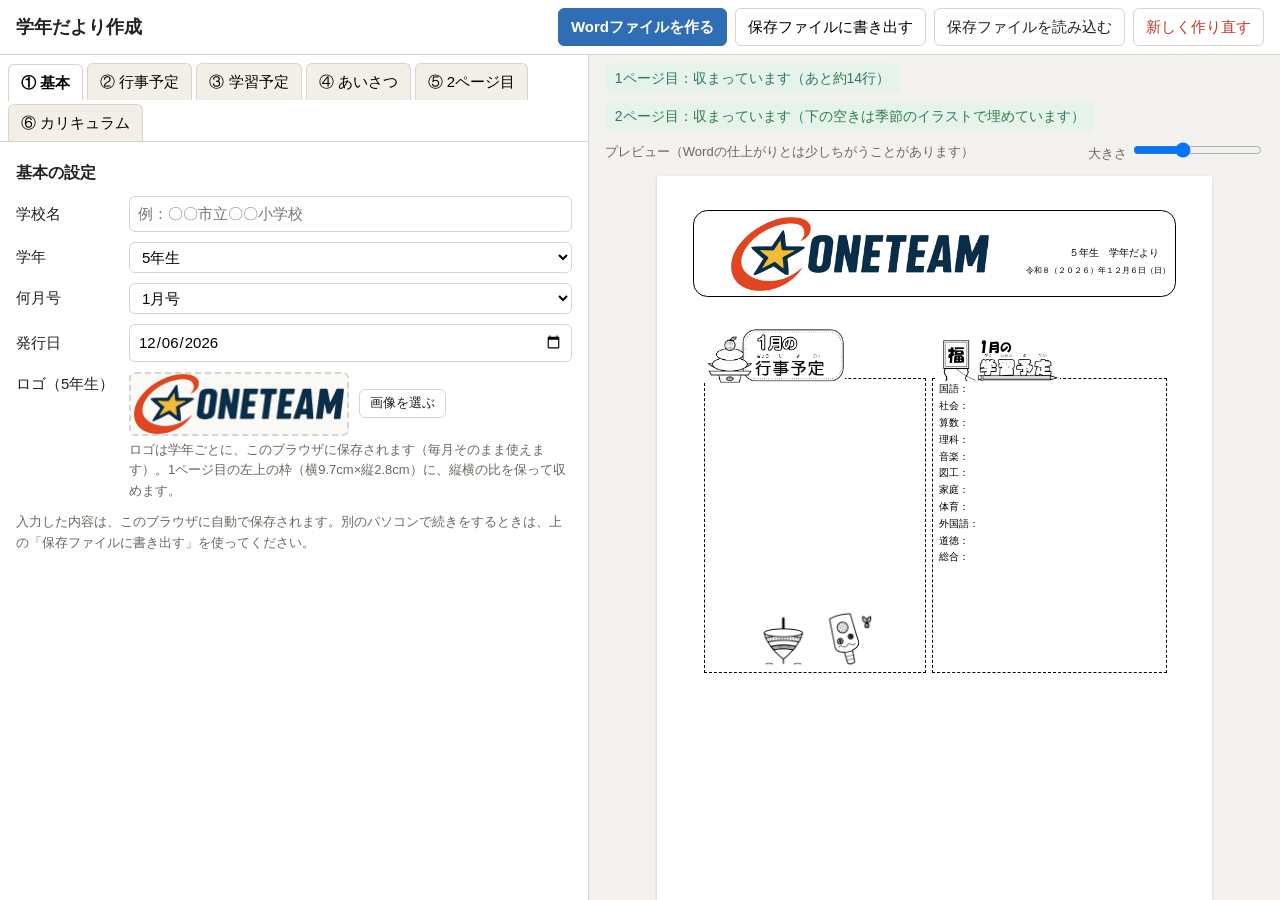
==== index.html @ 2aca1837 "学年だより作成アプリ 最初の公開版" ====
<!doctype html>
<html lang="ja">
<head>
<meta charset="utf-8">
<meta name="viewport" content="width=device-width, initial-scale=1">
<title>学年だより作成</title>
<link rel="stylesheet" href="style.css">
</head>
<body>
<header class="topbar">
  <h1>学年だより作成</h1>
  <div class="topbtns">
    <button id="btn-word" class="primary">Wordファイルを作る</button>
    <button id="btn-export">保存ファイルに書き出す</button>
    <label class="btn">保存ファイルを読み込む<input id="file-import" type="file" accept=".json,application/json" hidden></label>
    <button id="btn-reset" class="danger">新しく作り直す</button>
  </div>
</header>
<main class="layout">
  <section class="editor">
    <nav class="tabs" id="tabs"></nav>
    <div id="panel" class="panel"></div>
  </section>
  <section class="viewer">
    <div id="fit" class="fit"></div>
    <div class="zoombar">
      <span>プレビュー（Wordの仕上がりとは少しちがうことがあります）</span>
      <label>大きさ <input id="zoom" type="range" min="0.4" max="1.2" step="0.05" value="0.7"></label>
    </div>
    <div id="preview" class="preview"></div>
  </section>
</main>
<dialog id="precheck" class="precheck">
  <h2>Wordファイルを作る前の確認</h2>
  <p class="help">次のところを確かめてください。どれもお知らせです。直さなくても「このまま作る」でWordファイルを作れます。</p>
  <ol id="precheck-list"></ol>
  <div class="precheck-btns">
    <button id="precheck-back">戻って直す</button>
    <button id="precheck-go" class="primary">このまま作る</button>
  </div>
</dialog>
<div id="toast" class="toast" hidden></div>
<script type="module" src="app.js"></script>
</body>
</html>
---- style.css ----
:root {
  --bg: #f4f2ee; --panel: #fff; --line: #d9d4cb; --text: #222; --muted: #6b665e;
  --accent: #2f6db5; --accent-weak: #e6eef8; --ok: #2e7d4f; --ok-weak: #e5f3ea; --ng: #c0392b; --ng-weak: #fbe9e7; --warn: #a86400; --warn-weak: #fff4e0;
}
* { box-sizing: border-box; }
html, body { margin: 0; height: 100%; }
body { background: var(--bg); color: var(--text); font: 15px/1.6 "Meiryo", "Yu Gothic UI", sans-serif; display: flex; flex-direction: column; }
button, .btn { font: inherit; border: 1px solid var(--line); background: #fff; border-radius: 6px; padding: 6px 12px; cursor: pointer; display: inline-block; }
button:hover, .btn:hover { background: #f7f5f1; }
button.primary { background: var(--accent); border-color: var(--accent); color: #fff; font-weight: bold; }
button.primary:hover { filter: brightness(1.08); }
button.danger { color: var(--ng); }
button.small { padding: 2px 8px; font-size: 13px; }
input[type=text], input[type=number], input[type=date], select, textarea { font: inherit; border: 1px solid var(--line); border-radius: 6px; padding: 5px 8px; background: #fff; }
textarea { width: 100%; resize: vertical; }
.topbar { display: flex; align-items: center; justify-content: space-between; gap: 12px; padding: 8px 16px; background: #fff; border-bottom: 1px solid var(--line); flex-wrap: wrap; }
.topbar h1 { font-size: 18px; margin: 0; }
.topbtns { display: flex; gap: 8px; flex-wrap: wrap; }
.layout { flex: 1; display: grid; grid-template-columns: minmax(380px, 46%) 1fr; min-height: 0; }
.editor { display: flex; flex-direction: column; min-height: 0; border-right: 1px solid var(--line); background: var(--panel); }
.tabs { display: flex; flex-wrap: wrap; gap: 4px; padding: 8px 8px 0; border-bottom: 1px solid var(--line); }
.tabs button { border-radius: 6px 6px 0 0; border-bottom: none; background: #f2efe9; }
.tabs button.on { background: #fff; font-weight: bold; position: relative; top: 1px; }
.panel { flex: 1; overflow: auto; padding: 14px 16px 40px; }
.panel h2 { font-size: 16px; margin: 4px 0 10px; }
.help { color: var(--muted); font-size: 13px; margin: 4px 0 12px; }
.field { display: grid; grid-template-columns: 7em 1fr; align-items: center; gap: 8px; margin-bottom: 10px; }
.row-actions { display: flex; gap: 4px; }
.card { border: 1px solid var(--line); border-radius: 8px; padding: 10px; margin-bottom: 10px; background: #fff; }
.card-head { display: flex; gap: 8px; align-items: center; margin-bottom: 6px; }
.card-head input[type=text] { flex: 1; }
.notice { border-radius: 6px; padding: 8px 10px; margin: 8px 0; font-size: 14px; }
.notice.warn { background: var(--warn-weak); color: var(--warn); }
.notice.info { background: var(--accent-weak); }
/* 行事のチェック */
.day { border-top: 1px solid var(--line); padding: 6px 0; display: grid; grid-template-columns: 5.5em 1fr; gap: 8px; }
.day-label { font-weight: bold; padding-top: 4px; }
.item { display: grid; grid-template-columns: auto 1fr auto; gap: 6px; align-items: center; margin-bottom: 4px; }
.item input[type=text] { width: 100%; }
.item.off input[type=text] { color: #999; text-decoration: line-through; background: #f6f5f2; }
.item-note { grid-column: 2 / 4; font-size: 12px; color: var(--muted); margin-top: -2px; }
.item-warn { grid-column: 2 / 4; font-size: 12px; color: var(--warn); background: var(--warn-weak); border-radius: 4px; padding: 1px 6px; }
.adder { display: flex; gap: 6px; align-items: center; margin-top: 10px; flex-wrap: wrap; }
/* 写真 */
.photos { display: flex; flex-wrap: wrap; gap: 8px; margin-top: 8px; padding: 8px; border: 2px dashed transparent; border-radius: 8px; background: #faf9f6; }
.photos.drop-on { border-color: var(--accent); background: var(--accent-weak); }
.thumb { position: relative; width: 128px; border: 1px solid var(--line); border-radius: 6px; background: #fff; overflow: hidden; cursor: grab; }
.thumb img { display: block; width: 100%; height: 90px; object-fit: cover; background: #eee; }
.thumb.off img { opacity: .35; filter: grayscale(1); }
.thumb-num, .thumb-tag { position: absolute; top: 4px; left: 4px; background: rgba(0,0,0,.65); color: #fff; font-size: 12px; border-radius: 4px; padding: 0 6px; }
.thumb-tag { background: var(--ng); }
.thumb-btns { display: flex; justify-content: space-between; padding: 3px; gap: 2px; }
.thumb-btns button { padding: 0 6px; font-size: 12px; }
.add-photo { width: 128px; min-height: 118px; display: flex; flex-direction: column; justify-content: center; align-items: center; text-align: center; gap: 4px; border-style: dashed; }
.add-photo small { color: var(--muted); font-size: 11px; line-height: 1.4; }
.photo-opts { display: flex; gap: 14px; align-items: center; flex-wrap: wrap; margin-top: 8px; font-size: 14px; }
/* ロゴ・季節のイラスト（先生が取り込む画像） */
.ill-set { display: flex; gap: 10px; align-items: center; flex-wrap: wrap; }
.ill-box { position: relative; display: flex; align-items: center; justify-content: center; border: 2px dashed var(--line); border-radius: 6px; background: #faf9f6; overflow: hidden; }
.ill-box.drop-on { border-color: var(--accent); background: var(--accent-weak); }
.ill-box img { max-width: 100%; max-height: 100%; object-fit: contain; display: block; }
.ill-box img.gray { filter: grayscale(1); }
.ill-box span { color: var(--muted); font-size: 13px; }
.logo-box { width: 220px; height: 64px; }
.box-box { width: 220px; height: 82px; }
.builtin-pool { background: #f4f3ef; }
.builtin-pool .ill-thumb img { height: 64px; }
.ill-btns { display: flex; flex-direction: column; gap: 4px; align-items: flex-start; }
.ill-btns .btn.small { font-size: 13px; padding: 3px 10px; }
/* 季節のイラスト（月ごとに何枚でも） */
.ill-pool { display: flex; flex-wrap: wrap; gap: 8px; padding: 8px; border: 2px dashed transparent; border-radius: 8px; background: #faf9f6; }
.ill-pool.drop-on { border-color: var(--accent); background: var(--accent-weak); }
.ill-thumb { position: relative; width: 128px; border: 1px solid var(--line); border-radius: 6px; background: #fff; overflow: hidden; }
.ill-thumb img { display: block; width: 100%; height: 84px; object-fit: contain; background: #fff; }
.ill-thumb img.gray { filter: grayscale(1); }
.ill-where { display: block; font-size: 11px; line-height: 1.35; padding: 2px 5px 3px; color: var(--muted); border-top: 1px solid var(--line); min-height: 2.7em; }
.ill-thumb.builtin { opacity: .8; }
.ill-thumb .thumb-num { z-index: 1; }
.ill-x { position: absolute; top: 3px; right: 3px; padding: 0 6px !important; background: rgba(255,255,255,.9); }
.ill-add { min-height: 110px; }
.ill-pool.mini .ill-thumb { width: 84px; }
.ill-pool.mini .ill-thumb img { height: 56px; }
.ill-pool.mini .ill-add { width: 84px; min-height: 58px; font-size: 13px; }
.season-months { display: flex; flex-direction: column; gap: 8px; margin-top: 8px; }
.season-month { display: grid; grid-template-columns: 3em 1fr; align-items: start; gap: 6px; }
.season-month > b { padding-top: 10px; }
/* AIで文章を作る */
.ai-box { margin: 8px 0; border: 1px solid var(--line); border-radius: 8px; background: #fbfaf7; padding: 0 10px; }
.ai-box[open] { padding-bottom: 10px; }
.ai-box > summary { margin: 0; padding: 8px 0; font-weight: bold; }
.ai-label { display: block; font-size: 13px; margin: 4px 0 2px; color: var(--muted); }
.ai-row { display: flex; gap: 14px; flex-wrap: wrap; align-items: center; margin: 6px 0; font-size: 14px; }
.ai-steps { margin: 8px 0 0; padding-left: 1.4em; display: flex; flex-direction: column; gap: 8px; font-size: 14px; }
.ai-steps textarea { margin-top: 4px; }
.ai-prompt { font-size: 12px; background: #fff; color: #333; }
/* カリキュラムの1年分の一覧 */
.cur-table-wrap { overflow-x: auto; margin-top: 8px; border: 1px solid var(--line); border-radius: 6px; background: #fff; }
.cur-table { border-collapse: collapse; font-size: 11px; line-height: 1.4; }
.cur-table th, .cur-table td { border: 1px solid var(--line); padding: 3px 5px; vertical-align: top; min-width: 7em; text-align: left; }
.cur-table th:first-child { min-width: 3.5em; position: sticky; left: 0; background: #faf9f6; }
.cur-table tr:first-child th { background: #faf9f6; }
details summary { cursor: pointer; margin-top: 8px; font-size: 14px; color: var(--accent); }
/* プレビュー */
.viewer { display: flex; flex-direction: column; min-height: 0; }
.fit { padding: 8px 16px; display: flex; gap: 8px; flex-wrap: wrap; }
.fit .badge { border-radius: 6px; padding: 4px 10px; font-size: 14px; }
.badge.ok { background: var(--ok-weak); color: var(--ok); }
.badge.ng { background: var(--ng-weak); color: var(--ng); font-weight: bold; }
.zoombar { display: flex; justify-content: space-between; align-items: center; padding: 0 16px 6px; color: var(--muted); font-size: 13px; gap: 8px; flex-wrap: wrap; }
.preview { flex: 1; overflow: auto; padding: 8px 16px 40px; }
.preview .page { width: 21cm; height: 29.7cm; background: #fff; margin: 0 auto 16px; box-shadow: 0 1px 4px rgba(0,0,0,.18); position: relative; overflow: hidden;
  font-family: "HG丸ｺﾞｼｯｸM-PRO", "HGMaruGothicMPRO", "Meiryo", sans-serif; font-size: 10.5pt; line-height: 0.635cm; color: #000; }
.preview .page::after { content: ""; position: absolute; left: 0; right: 0; bottom: 1.27cm; border-top: 1px dashed rgba(192,57,43,.45); pointer-events: none; }
.preview .body { position: absolute; left: 1.27cm; right: 1.27cm; top: 1.27cm; }
.preview p { margin: 0; min-height: 0.635cm; text-align: justify; }
.preview .indent { text-indent: 1em; }
.preview .abs { position: absolute; }
.preview .p-header, .preview .p-heads { position: relative; }
.preview .p-hbox { position: absolute; border: 1px solid #000; border-radius: 0.55cm; }
.preview .p-htext { text-align: right; padding: 0.02cm 0.2cm 0 0; line-height: 0.635cm; }
.preview .p-boxes { display: flex; }
.preview .p-box { border: 1.3px dashed #000; display: flex; flex-direction: column; }
.preview .p-box p { text-align: left; white-space: normal; }
.preview .grow { flex: 1; }
.preview .p-ill { text-align: center; line-height: 0; padding-bottom: 0.1cm; }
.preview .p-title { position: relative; margin: 0; font: bold 18pt/1.27cm "HGP創英角ﾎﾟｯﾌﾟ体", "HGPSoeiKakupoptai", sans-serif; }
.preview .p-photos { padding-top: 0.14cm; }
.preview .p-photo-row { display: flex; justify-content: center; align-items: center; gap: 0.35cm; margin-bottom: 0.21cm; }
.preview .p-photo-row img.photo { filter: grayscale(1); }
.preview .p-end { text-align: right; padding-right: 0.5cm; line-height: 0; }
.preview .p-empty { color: #999; }
.toast { position: fixed; left: 50%; bottom: 24px; transform: translateX(-50%); background: #333; color: #fff; padding: 10px 18px; border-radius: 8px; z-index: 10; max-width: 90vw; }
@media (max-width: 900px) { .layout { grid-template-columns: 1fr; } .editor { border-right: none; } }
/* 発行前の確認 */
.precheck { border: 1px solid var(--line); border-radius: 10px; padding: 18px 22px; max-width: 640px; width: calc(100% - 32px); }
.precheck::backdrop { background: rgba(0,0,0,.35); }
.precheck h2 { font-size: 17px; margin: 0 0 6px; }
.precheck ol { padding-left: 1.4em; margin: 8px 0 14px; max-height: 55vh; overflow: auto; }
.precheck li { margin-bottom: 10px; }
.precheck li b { color: var(--warn); }
.precheck li .detail { color: var(--muted); font-size: 13px; }
.precheck-btns { display: flex; justify-content: flex-end; gap: 8px; }
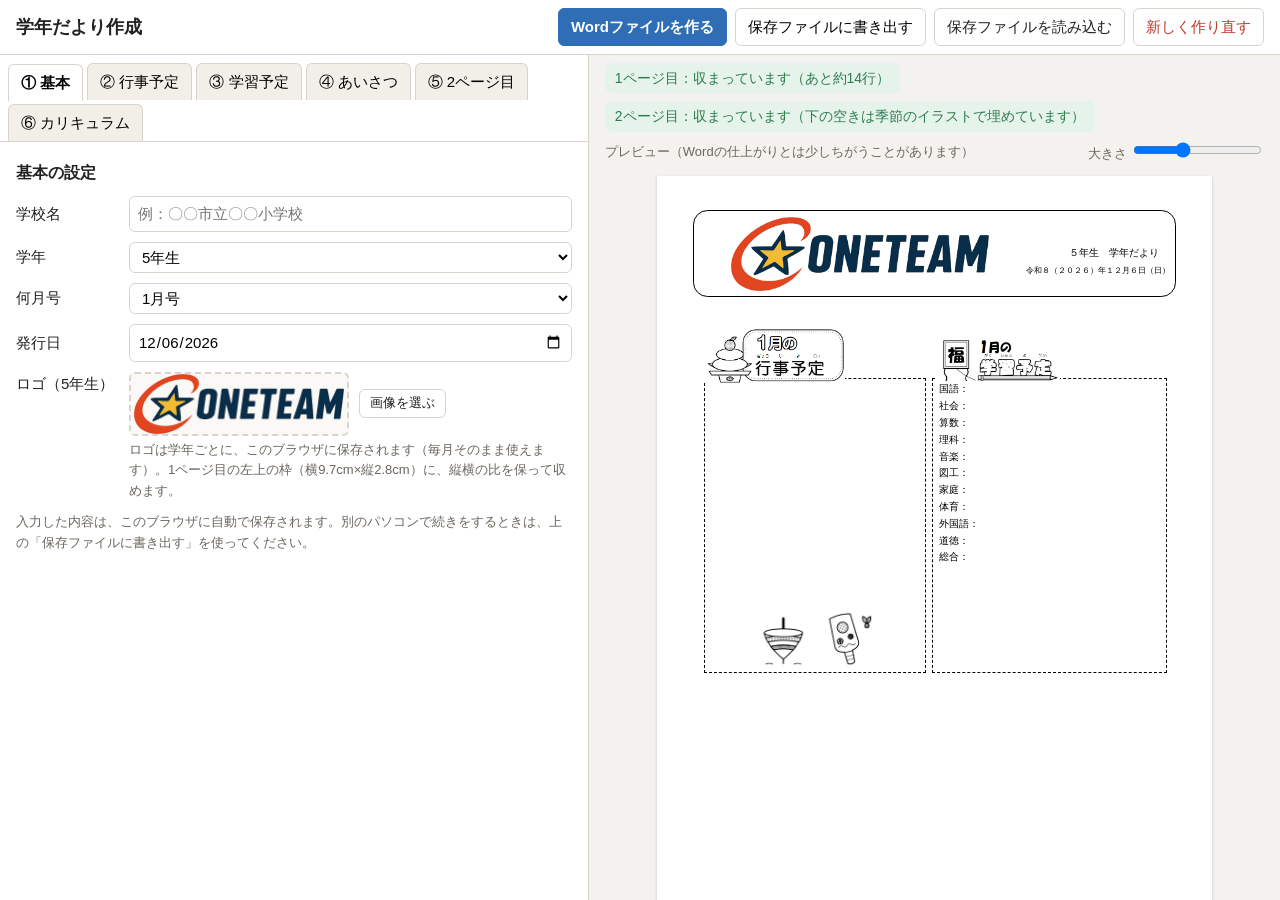
==== commit 29ad01ee: "検索エンジンに載らないよう noindex を入れる Co-Authored-By: Claude Opus 5.5 <noreply@anthropic.com>" ====
--- a/index.html
+++ b/index.html
@@ -3,6 +3,7 @@
 <head>
 <meta charset="utf-8">
 <meta name="viewport" content="width=device-width, initial-scale=1">
+<meta name="robots" content="noindex, nofollow">
 <title>学年だより作成</title>
 <link rel="stylesheet" href="style.css">
 </head>
--- a/style.css
+++ b/style.css
@@ -106,6 +106,7 @@
 .fit .badge { border-radius: 6px; padding: 4px 10px; font-size: 14px; }
 .badge.ok { background: var(--ok-weak); color: var(--ok); }
 .badge.ng { background: var(--ng-weak); color: var(--ng); font-weight: bold; }
+.badge.info { background: #eaf1fb; color: #1d4f91; }
 .zoombar { display: flex; justify-content: space-between; align-items: center; padding: 0 16px 6px; color: var(--muted); font-size: 13px; gap: 8px; flex-wrap: wrap; }
 .preview { flex: 1; overflow: auto; padding: 8px 16px 40px; }
 .preview .page { width: 21cm; height: 29.7cm; background: #fff; margin: 0 auto 16px; box-shadow: 0 1px 4px rgba(0,0,0,.18); position: relative; overflow: hidden;
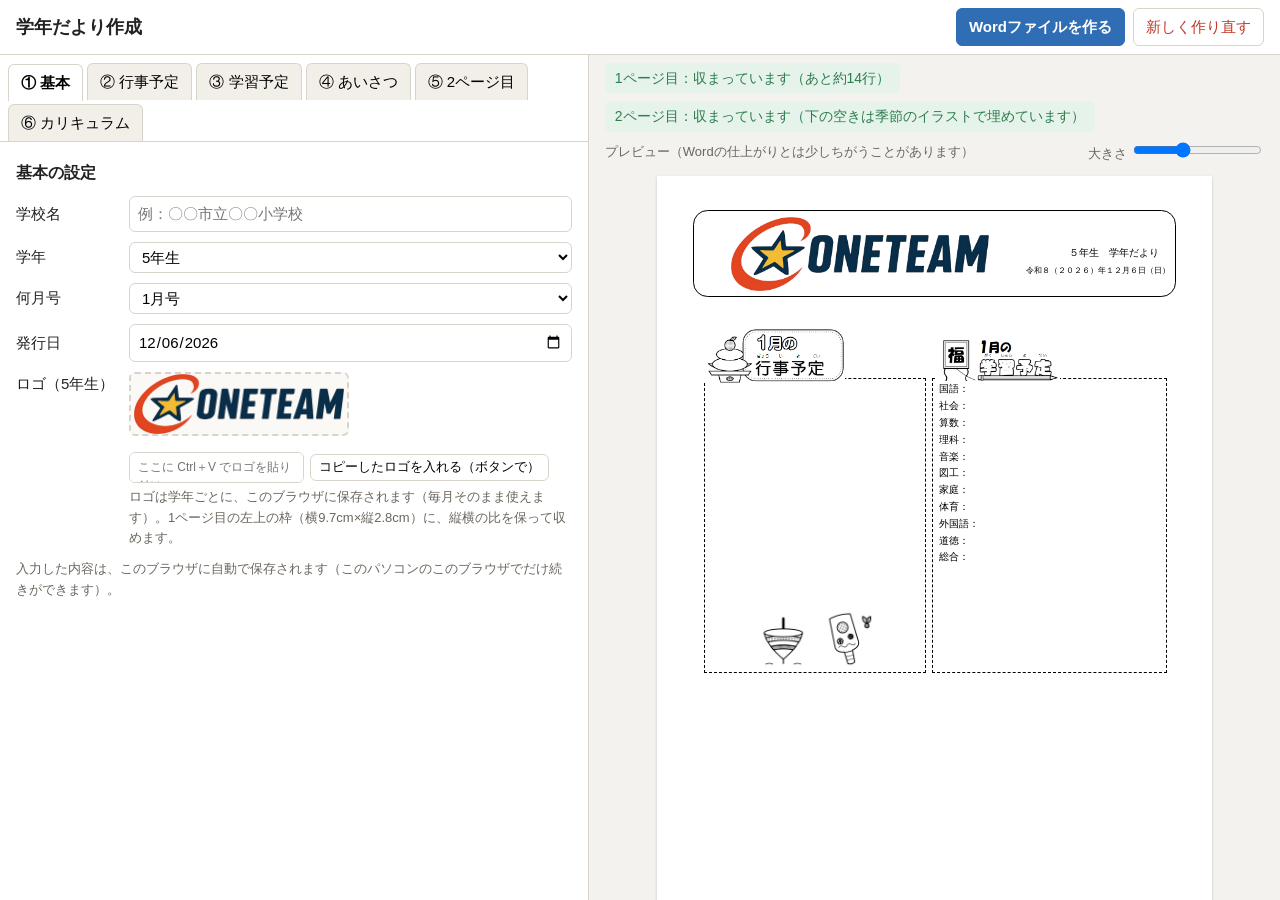
==== commit 69ec2615: "学年だよりの保存ファイル（書き出し・読み込み）を外す（カスタネット 1.08） 別のパソコンで作業しないため。  Co-Authored-By: Claude Opus 5.5 <noreply@an" ====
--- a/index.html
+++ b/index.html
@@ -2,6 +2,8 @@
 <html lang="ja">
 <head>
 <meta charset="utf-8">
+<!-- 通信の制限：このページの素材と、Googleスプレッドシートの読み込み以外には接続できないようにする -->
+<meta http-equiv="Content-Security-Policy" content="default-src 'none'; script-src 'self'; worker-src blob:; style-src 'self' 'unsafe-inline'; img-src 'self' blob:; font-src 'self'; connect-src 'self' https://docs.google.com https://*.googleusercontent.com; base-uri 'none'; form-action 'none'; object-src 'none'">
 <meta name="viewport" content="width=device-width, initial-scale=1">
 <meta name="robots" content="noindex, nofollow">
 <title>学年だより作成</title>
@@ -12,8 +14,6 @@
   <h1>学年だより作成</h1>
   <div class="topbtns">
     <button id="btn-word" class="primary">Wordファイルを作る</button>
-    <button id="btn-export">保存ファイルに書き出す</button>
-    <label class="btn">保存ファイルを読み込む<input id="file-import" type="file" accept=".json,application/json" hidden></label>
     <button id="btn-reset" class="danger">新しく作り直す</button>
   </div>
 </header>
--- a/style.css
+++ b/style.css
@@ -141,3 +141,12 @@
 .precheck li b { color: var(--warn); }
 .precheck li .detail { color: var(--muted); font-size: 13px; }
 .precheck-btns { display: flex; justify-content: flex-end; gap: 8px; }
+
+/* 写真をコピーして貼り付けで入れる欄 */
+.ph-paste { display: flex; flex-wrap: wrap; gap: 6px; align-items: center; margin-top: 6px; }
+.ph-paste textarea { flex: 1; min-width: 14em; min-height: 0; resize: none; font-size: 12px; }
+
+
+/* 写真・イラストはタッチ（クリック）で消せる */
+.thumb img, .ill-thumb img { cursor: pointer; }
+.thumb:hover img, .ill-thumb:hover img { outline: 2px solid #d33; outline-offset: -2px; }
